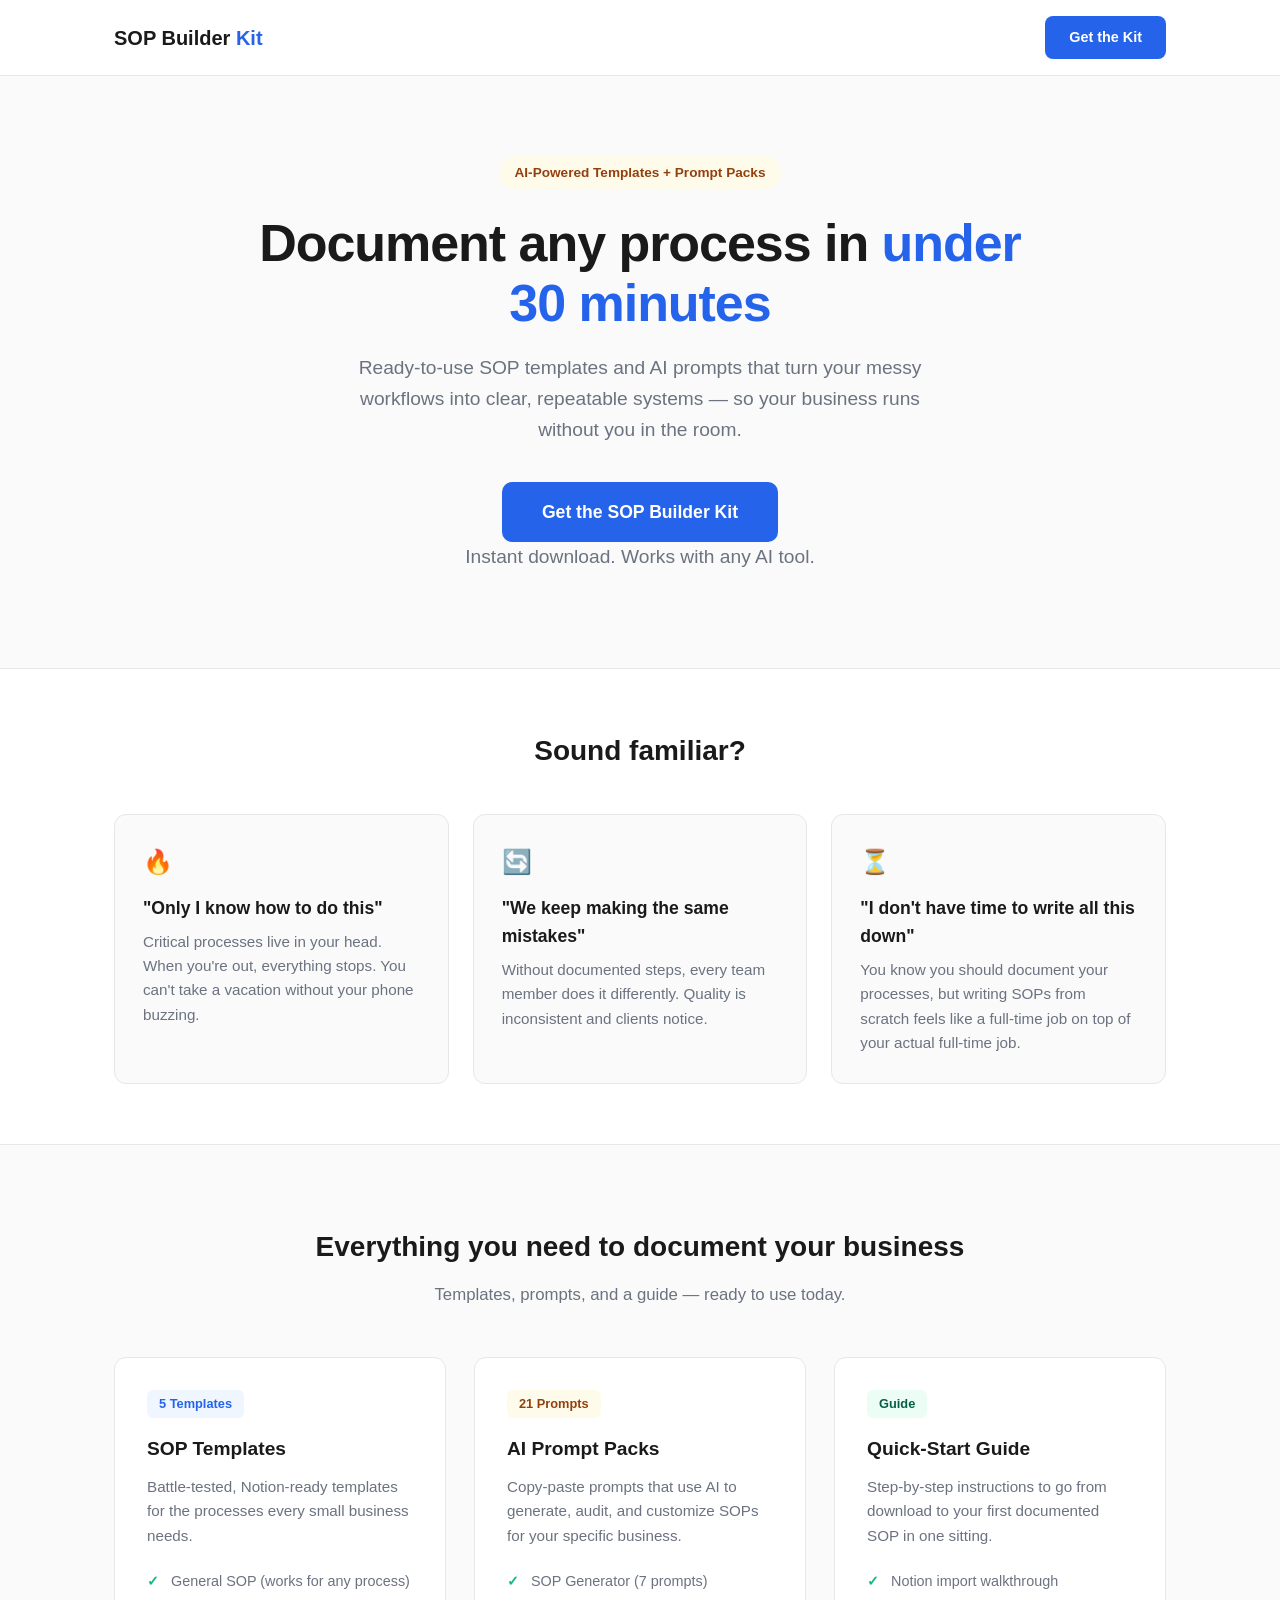
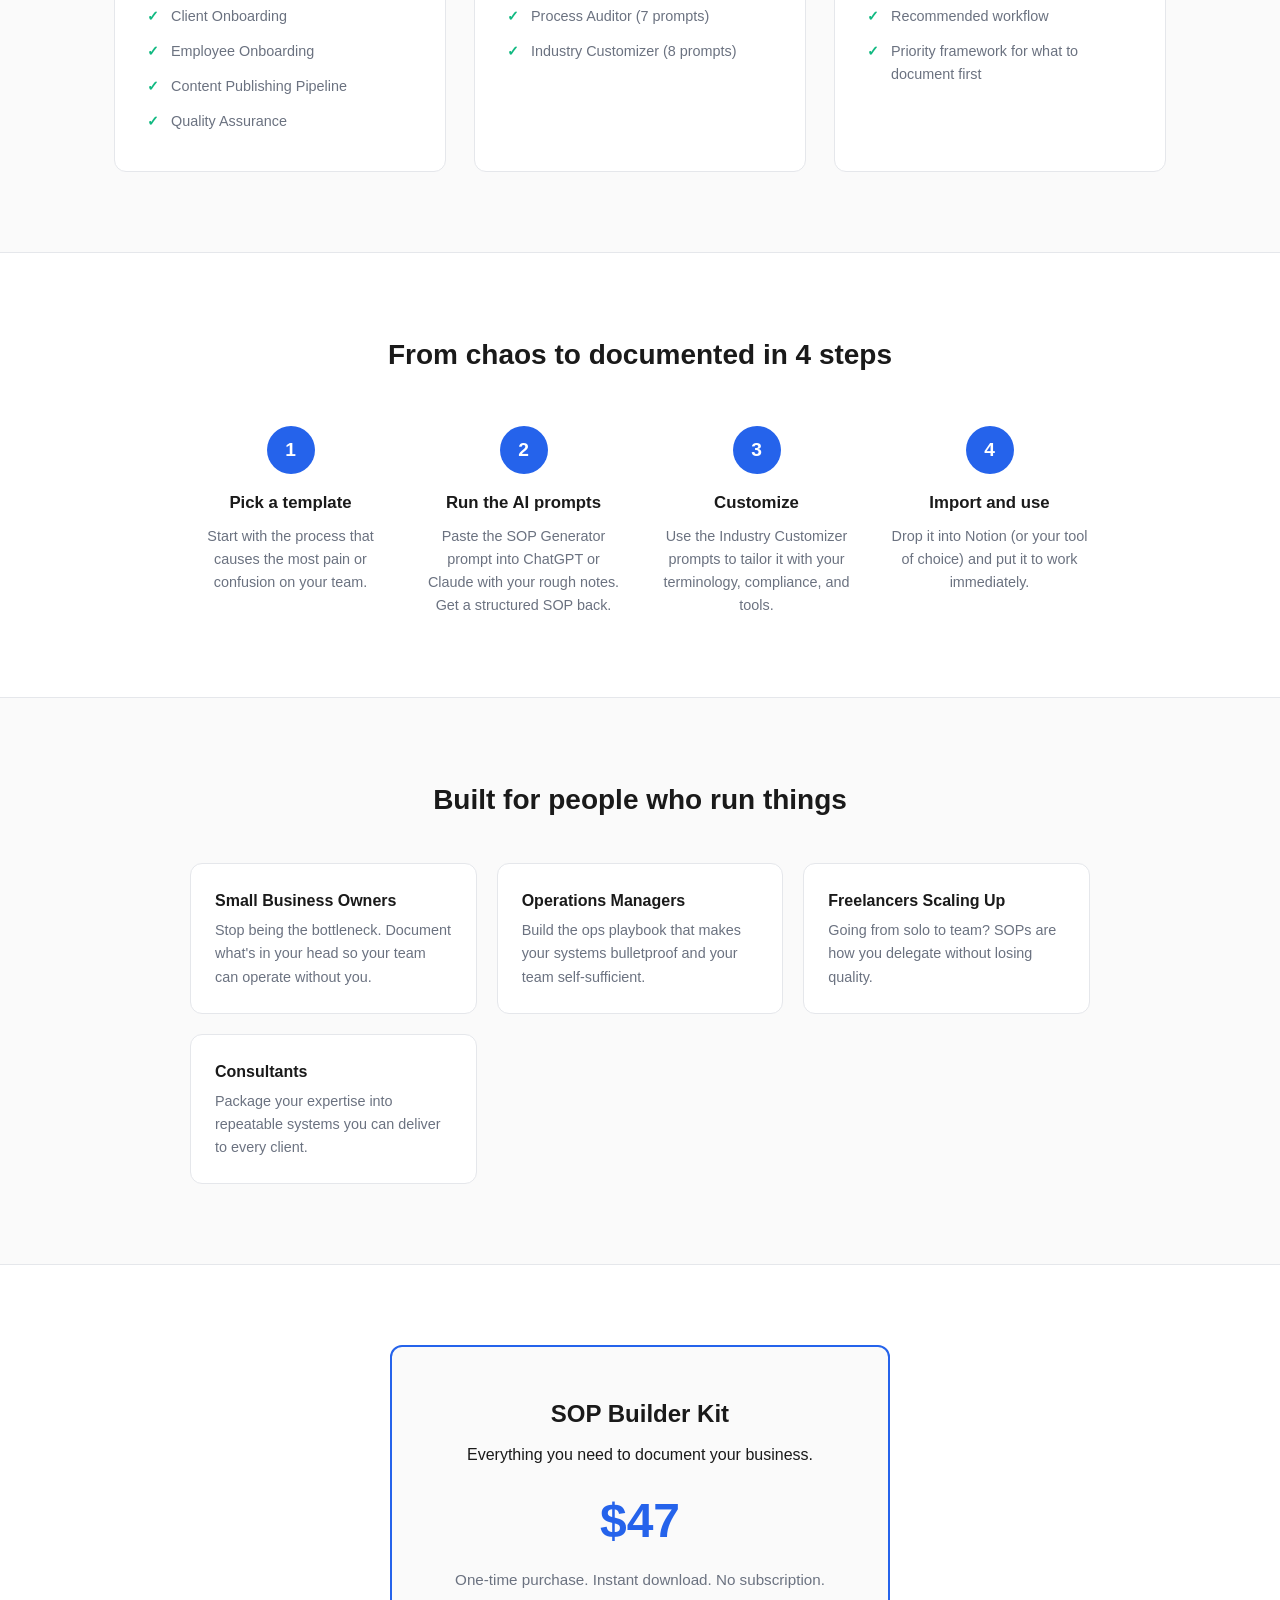
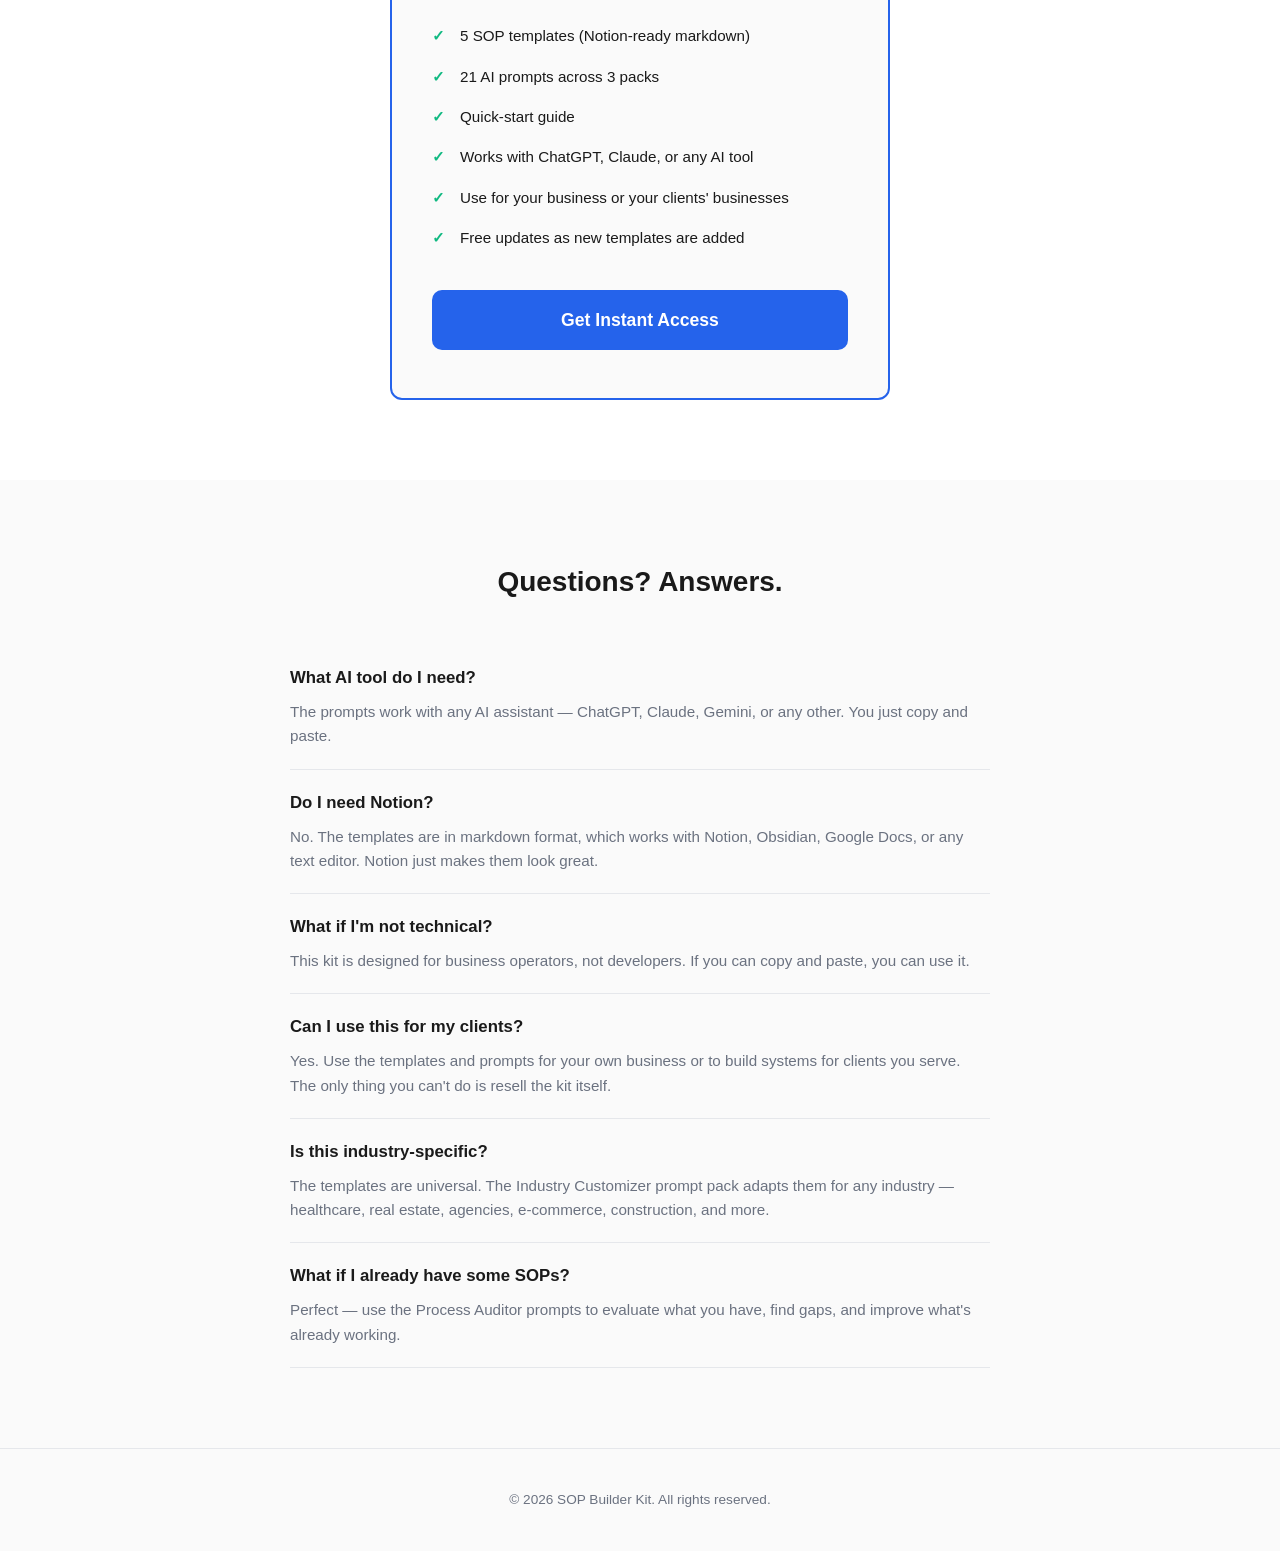
==== landing-page/index.html @ e80ffe55 "feat: scaffold complete SOP Builder Kit product - 5 SOP templates: general, client onboarding, emplo" ====
<!DOCTYPE html>
<html lang="en">
<head>
  <meta charset="UTF-8">
  <meta name="viewport" content="width=device-width, initial-scale=1.0">
  <title>SOP Builder Kit — AI-Powered SOPs for Small Businesses</title>
  <meta name="description" content="Turn messy, undocumented processes into clear, repeatable SOPs in under 30 minutes. Templates, AI prompts, and systems for small business owners.">
  <link rel="stylesheet" href="styles.css">
</head>
<body>

  <header>
    <div class="container">
      <a href="#" class="logo">SOP Builder <span>Kit</span></a>
      <a href="#pricing" class="nav-cta">Get the Kit</a>
    </div>
  </header>

  <section class="hero">
    <div class="container">
      <div class="hero-badge">AI-Powered Templates + Prompt Packs</div>
      <h1>Document any process in <span class="highlight">under 30 minutes</span></h1>
      <p>Ready-to-use SOP templates and AI prompts that turn your messy workflows into clear, repeatable systems — so your business runs without you in the room.</p>
      <a href="#pricing" class="hero-cta">Get the SOP Builder Kit</a>
      <p class="hero-sub">Instant download. Works with any AI tool.</p>
    </div>
  </section>

  <section class="problem">
    <div class="container">
      <h2>Sound familiar?</h2>
      <div class="problem-grid">
        <div class="problem-card">
          <div class="icon">&#x1F525;</div>
          <h3>"Only I know how to do this"</h3>
          <p>Critical processes live in your head. When you're out, everything stops. You can't take a vacation without your phone buzzing.</p>
        </div>
        <div class="problem-card">
          <div class="icon">&#x1F504;</div>
          <h3>"We keep making the same mistakes"</h3>
          <p>Without documented steps, every team member does it differently. Quality is inconsistent and clients notice.</p>
        </div>
        <div class="problem-card">
          <div class="icon">&#x23F3;</div>
          <h3>"I don't have time to write all this down"</h3>
          <p>You know you should document your processes, but writing SOPs from scratch feels like a full-time job on top of your actual full-time job.</p>
        </div>
      </div>
    </div>
  </section>

  <section class="whats-inside">
    <div class="container">
      <h2>Everything you need to document your business</h2>
      <p class="subtitle">Templates, prompts, and a guide — ready to use today.</p>
      <div class="product-grid">
        <div class="product-card">
          <span class="tag tag-templates">5 Templates</span>
          <h3>SOP Templates</h3>
          <p>Battle-tested, Notion-ready templates for the processes every small business needs.</p>
          <ul>
            <li>General SOP (works for any process)</li>
            <li>Client Onboarding</li>
            <li>Employee Onboarding</li>
            <li>Content Publishing Pipeline</li>
            <li>Quality Assurance</li>
          </ul>
        </div>
        <div class="product-card">
          <span class="tag tag-prompts">21 Prompts</span>
          <h3>AI Prompt Packs</h3>
          <p>Copy-paste prompts that use AI to generate, audit, and customize SOPs for your specific business.</p>
          <ul>
            <li>SOP Generator (7 prompts)</li>
            <li>Process Auditor (7 prompts)</li>
            <li>Industry Customizer (8 prompts)</li>
          </ul>
        </div>
        <div class="product-card">
          <span class="tag tag-guide">Guide</span>
          <h3>Quick-Start Guide</h3>
          <p>Step-by-step instructions to go from download to your first documented SOP in one sitting.</p>
          <ul>
            <li>Notion import walkthrough</li>
            <li>Recommended workflow</li>
            <li>Priority framework for what to document first</li>
          </ul>
        </div>
      </div>
    </div>
  </section>

  <section class="how-it-works">
    <div class="container">
      <h2>From chaos to documented in 4 steps</h2>
      <div class="steps">
        <div class="step">
          <div class="step-number">1</div>
          <h3>Pick a template</h3>
          <p>Start with the process that causes the most pain or confusion on your team.</p>
        </div>
        <div class="step">
          <div class="step-number">2</div>
          <h3>Run the AI prompts</h3>
          <p>Paste the SOP Generator prompt into ChatGPT or Claude with your rough notes. Get a structured SOP back.</p>
        </div>
        <div class="step">
          <div class="step-number">3</div>
          <h3>Customize</h3>
          <p>Use the Industry Customizer prompts to tailor it with your terminology, compliance, and tools.</p>
        </div>
        <div class="step">
          <div class="step-number">4</div>
          <h3>Import and use</h3>
          <p>Drop it into Notion (or your tool of choice) and put it to work immediately.</p>
        </div>
      </div>
    </div>
  </section>

  <section class="audience">
    <div class="container">
      <h2>Built for people who run things</h2>
      <div class="audience-grid">
        <div class="audience-item">
          <h3>Small Business Owners</h3>
          <p>Stop being the bottleneck. Document what's in your head so your team can operate without you.</p>
        </div>
        <div class="audience-item">
          <h3>Operations Managers</h3>
          <p>Build the ops playbook that makes your systems bulletproof and your team self-sufficient.</p>
        </div>
        <div class="audience-item">
          <h3>Freelancers Scaling Up</h3>
          <p>Going from solo to team? SOPs are how you delegate without losing quality.</p>
        </div>
        <div class="audience-item">
          <h3>Consultants</h3>
          <p>Package your expertise into repeatable systems you can deliver to every client.</p>
        </div>
      </div>
    </div>
  </section>

  <section class="pricing" id="pricing">
    <div class="container">
      <div class="pricing-card">
        <h2>SOP Builder Kit</h2>
        <p>Everything you need to document your business.</p>
        <div class="price">$47</div>
        <p class="price-note">One-time purchase. Instant download. No subscription.</p>
        <ul>
          <li>5 SOP templates (Notion-ready markdown)</li>
          <li>21 AI prompts across 3 packs</li>
          <li>Quick-start guide</li>
          <li>Works with ChatGPT, Claude, or any AI tool</li>
          <li>Use for your business or your clients' businesses</li>
          <li>Free updates as new templates are added</li>
        </ul>
        <a href="#" class="pricing-cta">Get Instant Access</a>
      </div>
    </div>
  </section>

  <section class="faq">
    <div class="container">
      <h2>Questions? Answers.</h2>
      <div class="faq-list">
        <div class="faq-item">
          <h3>What AI tool do I need?</h3>
          <p>The prompts work with any AI assistant — ChatGPT, Claude, Gemini, or any other. You just copy and paste.</p>
        </div>
        <div class="faq-item">
          <h3>Do I need Notion?</h3>
          <p>No. The templates are in markdown format, which works with Notion, Obsidian, Google Docs, or any text editor. Notion just makes them look great.</p>
        </div>
        <div class="faq-item">
          <h3>What if I'm not technical?</h3>
          <p>This kit is designed for business operators, not developers. If you can copy and paste, you can use it.</p>
        </div>
        <div class="faq-item">
          <h3>Can I use this for my clients?</h3>
          <p>Yes. Use the templates and prompts for your own business or to build systems for clients you serve. The only thing you can't do is resell the kit itself.</p>
        </div>
        <div class="faq-item">
          <h3>Is this industry-specific?</h3>
          <p>The templates are universal. The Industry Customizer prompt pack adapts them for any industry — healthcare, real estate, agencies, e-commerce, construction, and more.</p>
        </div>
        <div class="faq-item">
          <h3>What if I already have some SOPs?</h3>
          <p>Perfect — use the Process Auditor prompts to evaluate what you have, find gaps, and improve what's already working.</p>
        </div>
      </div>
    </div>
  </section>

  <footer>
    <div class="container">
      <p>&copy; 2026 SOP Builder Kit. All rights reserved.</p>
    </div>
  </footer>

</body>
</html>
---- landing-page/styles.css ----
:root {
  --color-bg: #fafafa;
  --color-surface: #ffffff;
  --color-text: #1a1a1a;
  --color-text-muted: #6b7280;
  --color-primary: #2563eb;
  --color-primary-hover: #1d4ed8;
  --color-primary-light: #eff6ff;
  --color-accent: #f59e0b;
  --color-accent-light: #fffbeb;
  --color-border: #e5e7eb;
  --color-success: #10b981;
  --font-sans: -apple-system, BlinkMacSystemFont, 'Segoe UI', Roboto, sans-serif;
  --font-mono: 'SF Mono', 'Fira Code', monospace;
  --max-width: 1100px;
  --radius: 12px;
}

* {
  margin: 0;
  padding: 0;
  box-sizing: border-box;
}

body {
  font-family: var(--font-sans);
  color: var(--color-text);
  background: var(--color-bg);
  line-height: 1.6;
  -webkit-font-smoothing: antialiased;
}

.container {
  max-width: var(--max-width);
  margin: 0 auto;
  padding: 0 24px;
}

/* Header */
header {
  padding: 16px 0;
  border-bottom: 1px solid var(--color-border);
  background: var(--color-surface);
}

header .container {
  display: flex;
  justify-content: space-between;
  align-items: center;
}

.logo {
  font-size: 1.25rem;
  font-weight: 700;
  color: var(--color-text);
  text-decoration: none;
}

.logo span {
  color: var(--color-primary);
}

.nav-cta {
  background: var(--color-primary);
  color: white;
  padding: 10px 24px;
  border-radius: 8px;
  text-decoration: none;
  font-weight: 600;
  font-size: 0.9rem;
  transition: background 0.2s;
}

.nav-cta:hover {
  background: var(--color-primary-hover);
}

/* Hero */
.hero {
  padding: 80px 0 60px;
  text-align: center;
}

.hero-badge {
  display: inline-block;
  background: var(--color-accent-light);
  color: #92400e;
  padding: 6px 16px;
  border-radius: 100px;
  font-size: 0.85rem;
  font-weight: 600;
  margin-bottom: 24px;
}

.hero h1 {
  font-size: clamp(2rem, 5vw, 3.25rem);
  font-weight: 800;
  line-height: 1.15;
  max-width: 800px;
  margin: 0 auto 20px;
  letter-spacing: -0.02em;
}

.hero h1 .highlight {
  color: var(--color-primary);
}

.hero p {
  font-size: 1.2rem;
  color: var(--color-text-muted);
  max-width: 600px;
  margin: 0 auto 36px;
}

.hero-cta {
  display: inline-block;
  background: var(--color-primary);
  color: white;
  padding: 16px 40px;
  border-radius: 10px;
  text-decoration: none;
  font-weight: 700;
  font-size: 1.1rem;
  transition: background 0.2s, transform 0.1s;
}

.hero-cta:hover {
  background: var(--color-primary-hover);
  transform: translateY(-1px);
}

.hero-sub {
  margin-top: 12px;
  font-size: 0.9rem;
  color: var(--color-text-muted);
}

/* Problem Section */
.problem {
  padding: 60px 0;
  background: var(--color-surface);
  border-top: 1px solid var(--color-border);
  border-bottom: 1px solid var(--color-border);
}

.problem h2 {
  font-size: 1.75rem;
  font-weight: 700;
  text-align: center;
  margin-bottom: 40px;
}

.problem-grid {
  display: grid;
  grid-template-columns: repeat(auto-fit, minmax(280px, 1fr));
  gap: 24px;
}

.problem-card {
  padding: 28px;
  background: var(--color-bg);
  border-radius: var(--radius);
  border: 1px solid var(--color-border);
}

.problem-card .icon {
  font-size: 1.5rem;
  margin-bottom: 12px;
}

.problem-card h3 {
  font-size: 1.1rem;
  font-weight: 700;
  margin-bottom: 8px;
}

.problem-card p {
  color: var(--color-text-muted);
  font-size: 0.95rem;
}

/* What's Inside */
.whats-inside {
  padding: 80px 0;
}

.whats-inside h2 {
  font-size: 1.75rem;
  font-weight: 700;
  text-align: center;
  margin-bottom: 12px;
}

.whats-inside .subtitle {
  text-align: center;
  color: var(--color-text-muted);
  margin-bottom: 48px;
  font-size: 1.05rem;
}

.product-grid {
  display: grid;
  grid-template-columns: repeat(auto-fit, minmax(320px, 1fr));
  gap: 28px;
}

.product-card {
  padding: 32px;
  background: var(--color-surface);
  border-radius: var(--radius);
  border: 1px solid var(--color-border);
  transition: box-shadow 0.2s;
}

.product-card:hover {
  box-shadow: 0 4px 20px rgba(0, 0, 0, 0.06);
}

.product-card .tag {
  display: inline-block;
  padding: 4px 12px;
  border-radius: 6px;
  font-size: 0.8rem;
  font-weight: 600;
  margin-bottom: 16px;
}

.tag-templates {
  background: var(--color-primary-light);
  color: var(--color-primary);
}

.tag-prompts {
  background: var(--color-accent-light);
  color: #92400e;
}

.tag-guide {
  background: #ecfdf5;
  color: #065f46;
}

.product-card h3 {
  font-size: 1.2rem;
  font-weight: 700;
  margin-bottom: 10px;
}

.product-card p {
  color: var(--color-text-muted);
  font-size: 0.95rem;
  margin-bottom: 16px;
}

.product-card ul {
  list-style: none;
  padding: 0;
}

.product-card ul li {
  padding: 6px 0;
  padding-left: 24px;
  position: relative;
  color: var(--color-text-muted);
  font-size: 0.9rem;
}

.product-card ul li::before {
  content: "\2713";
  position: absolute;
  left: 0;
  color: var(--color-success);
  font-weight: 700;
}

/* How It Works */
.how-it-works {
  padding: 80px 0;
  background: var(--color-surface);
  border-top: 1px solid var(--color-border);
  border-bottom: 1px solid var(--color-border);
}

.how-it-works h2 {
  font-size: 1.75rem;
  font-weight: 700;
  text-align: center;
  margin-bottom: 48px;
}

.steps {
  display: grid;
  grid-template-columns: repeat(auto-fit, minmax(200px, 1fr));
  gap: 32px;
  max-width: 900px;
  margin: 0 auto;
}

.step {
  text-align: center;
}

.step-number {
  width: 48px;
  height: 48px;
  background: var(--color-primary);
  color: white;
  border-radius: 50%;
  display: inline-flex;
  align-items: center;
  justify-content: center;
  font-size: 1.2rem;
  font-weight: 700;
  margin-bottom: 16px;
}

.step h3 {
  font-size: 1.05rem;
  font-weight: 700;
  margin-bottom: 8px;
}

.step p {
  color: var(--color-text-muted);
  font-size: 0.9rem;
}

/* Who It's For */
.audience {
  padding: 80px 0;
}

.audience h2 {
  font-size: 1.75rem;
  font-weight: 700;
  text-align: center;
  margin-bottom: 40px;
}

.audience-grid {
  display: grid;
  grid-template-columns: repeat(auto-fit, minmax(240px, 1fr));
  gap: 20px;
  max-width: 900px;
  margin: 0 auto;
}

.audience-item {
  padding: 24px;
  background: var(--color-surface);
  border-radius: var(--radius);
  border: 1px solid var(--color-border);
}

.audience-item h3 {
  font-size: 1rem;
  font-weight: 700;
  margin-bottom: 6px;
}

.audience-item p {
  color: var(--color-text-muted);
  font-size: 0.9rem;
}

/* Pricing / CTA */
.pricing {
  padding: 80px 0;
  background: var(--color-surface);
  border-top: 1px solid var(--color-border);
  text-align: center;
}

.pricing-card {
  max-width: 500px;
  margin: 0 auto;
  padding: 48px 40px;
  background: var(--color-bg);
  border-radius: var(--radius);
  border: 2px solid var(--color-primary);
}

.pricing-card h2 {
  font-size: 1.5rem;
  font-weight: 700;
  margin-bottom: 8px;
}

.pricing-card .price {
  font-size: 3rem;
  font-weight: 800;
  color: var(--color-primary);
  margin: 16px 0 8px;
}

.pricing-card .price-note {
  color: var(--color-text-muted);
  font-size: 0.95rem;
  margin-bottom: 24px;
}

.pricing-card ul {
  list-style: none;
  padding: 0;
  margin-bottom: 32px;
  text-align: left;
}

.pricing-card ul li {
  padding: 8px 0;
  padding-left: 28px;
  position: relative;
  font-size: 0.95rem;
}

.pricing-card ul li::before {
  content: "\2713";
  position: absolute;
  left: 0;
  color: var(--color-success);
  font-weight: 700;
}

.pricing-cta {
  display: inline-block;
  background: var(--color-primary);
  color: white;
  padding: 16px 48px;
  border-radius: 10px;
  text-decoration: none;
  font-weight: 700;
  font-size: 1.1rem;
  transition: background 0.2s, transform 0.1s;
  width: 100%;
}

.pricing-cta:hover {
  background: var(--color-primary-hover);
  transform: translateY(-1px);
}

/* FAQ */
.faq {
  padding: 80px 0;
}

.faq h2 {
  font-size: 1.75rem;
  font-weight: 700;
  text-align: center;
  margin-bottom: 40px;
}

.faq-list {
  max-width: 700px;
  margin: 0 auto;
}

.faq-item {
  border-bottom: 1px solid var(--color-border);
  padding: 20px 0;
}

.faq-item h3 {
  font-size: 1.05rem;
  font-weight: 600;
  margin-bottom: 8px;
}

.faq-item p {
  color: var(--color-text-muted);
  font-size: 0.95rem;
}

/* Footer */
footer {
  padding: 40px 0;
  text-align: center;
  border-top: 1px solid var(--color-border);
  color: var(--color-text-muted);
  font-size: 0.85rem;
}

/* Responsive */
@media (max-width: 768px) {
  .hero {
    padding: 60px 0 40px;
  }

  .hero h1 {
    font-size: 1.75rem;
  }

  .hero p {
    font-size: 1.05rem;
  }

  .steps {
    grid-template-columns: 1fr;
    gap: 24px;
  }

  .product-grid {
    grid-template-columns: 1fr;
  }

  .pricing-card {
    padding: 32px 24px;
  }
}
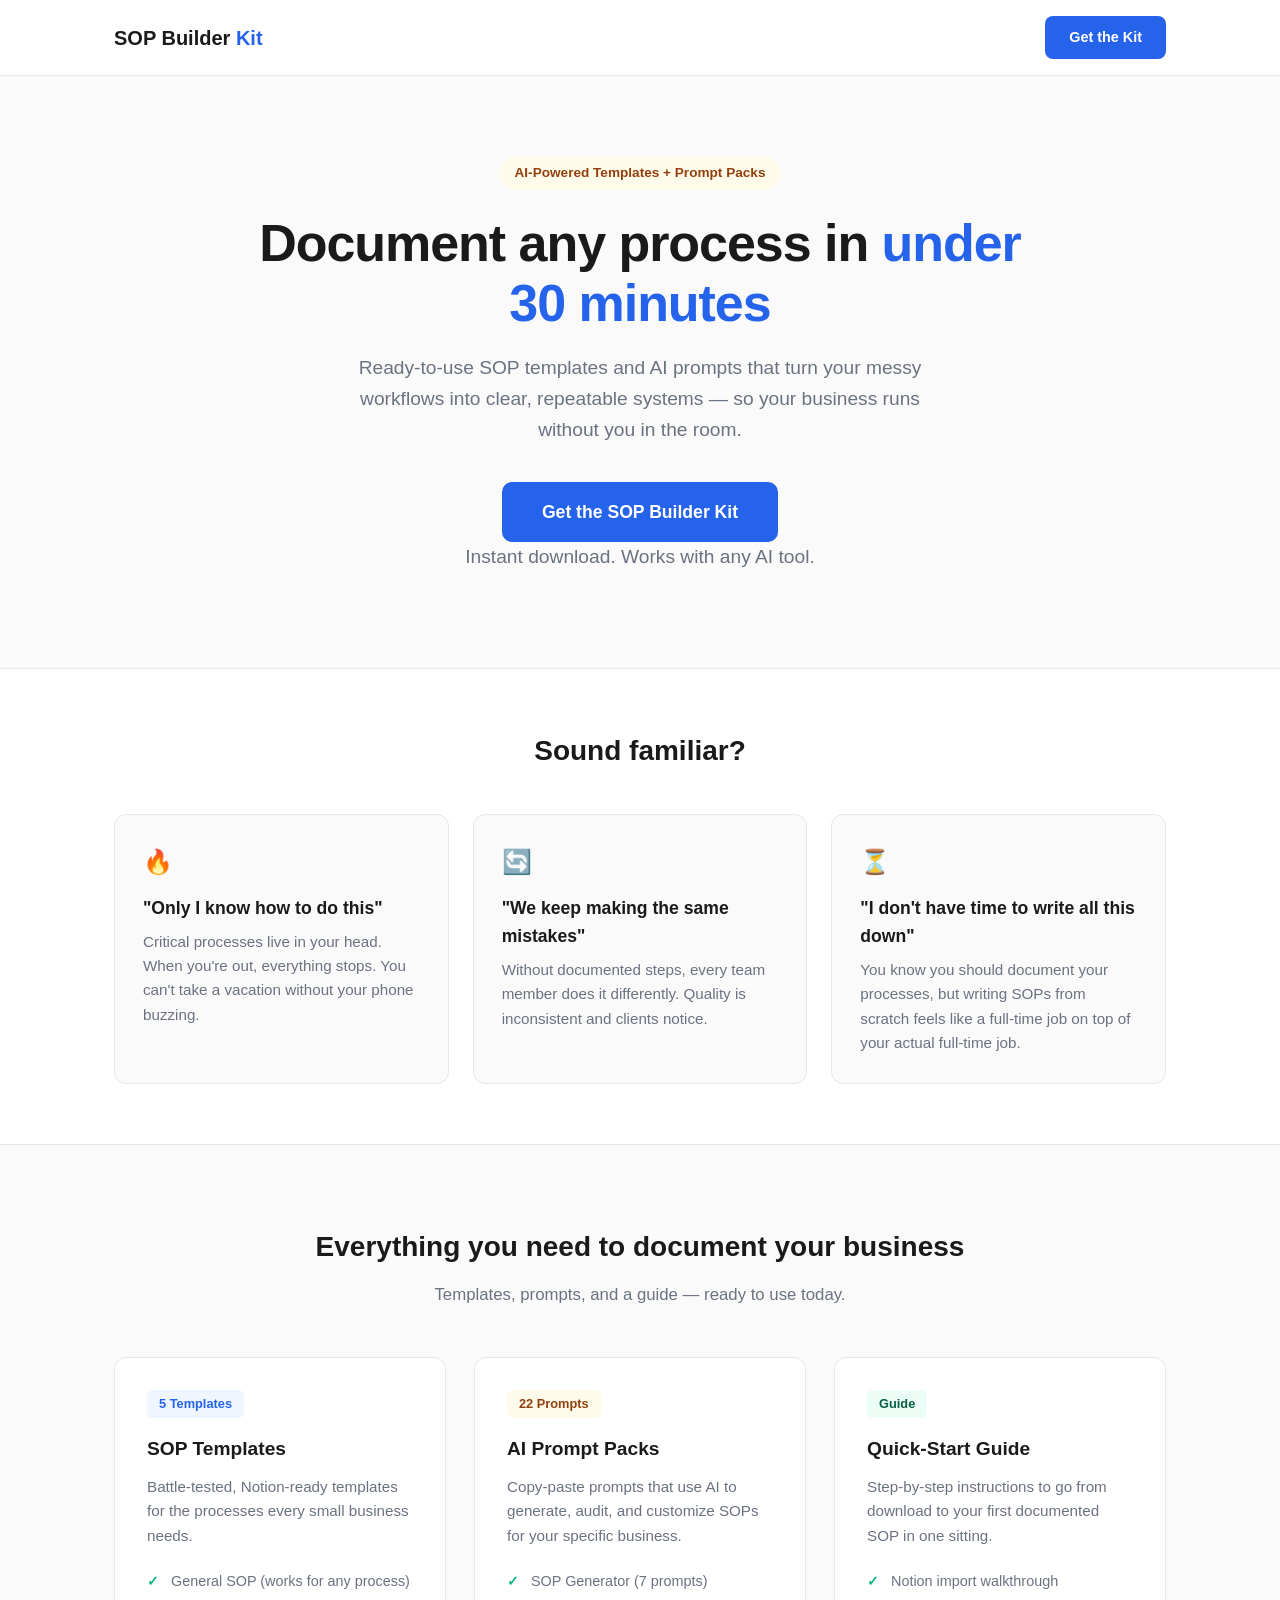
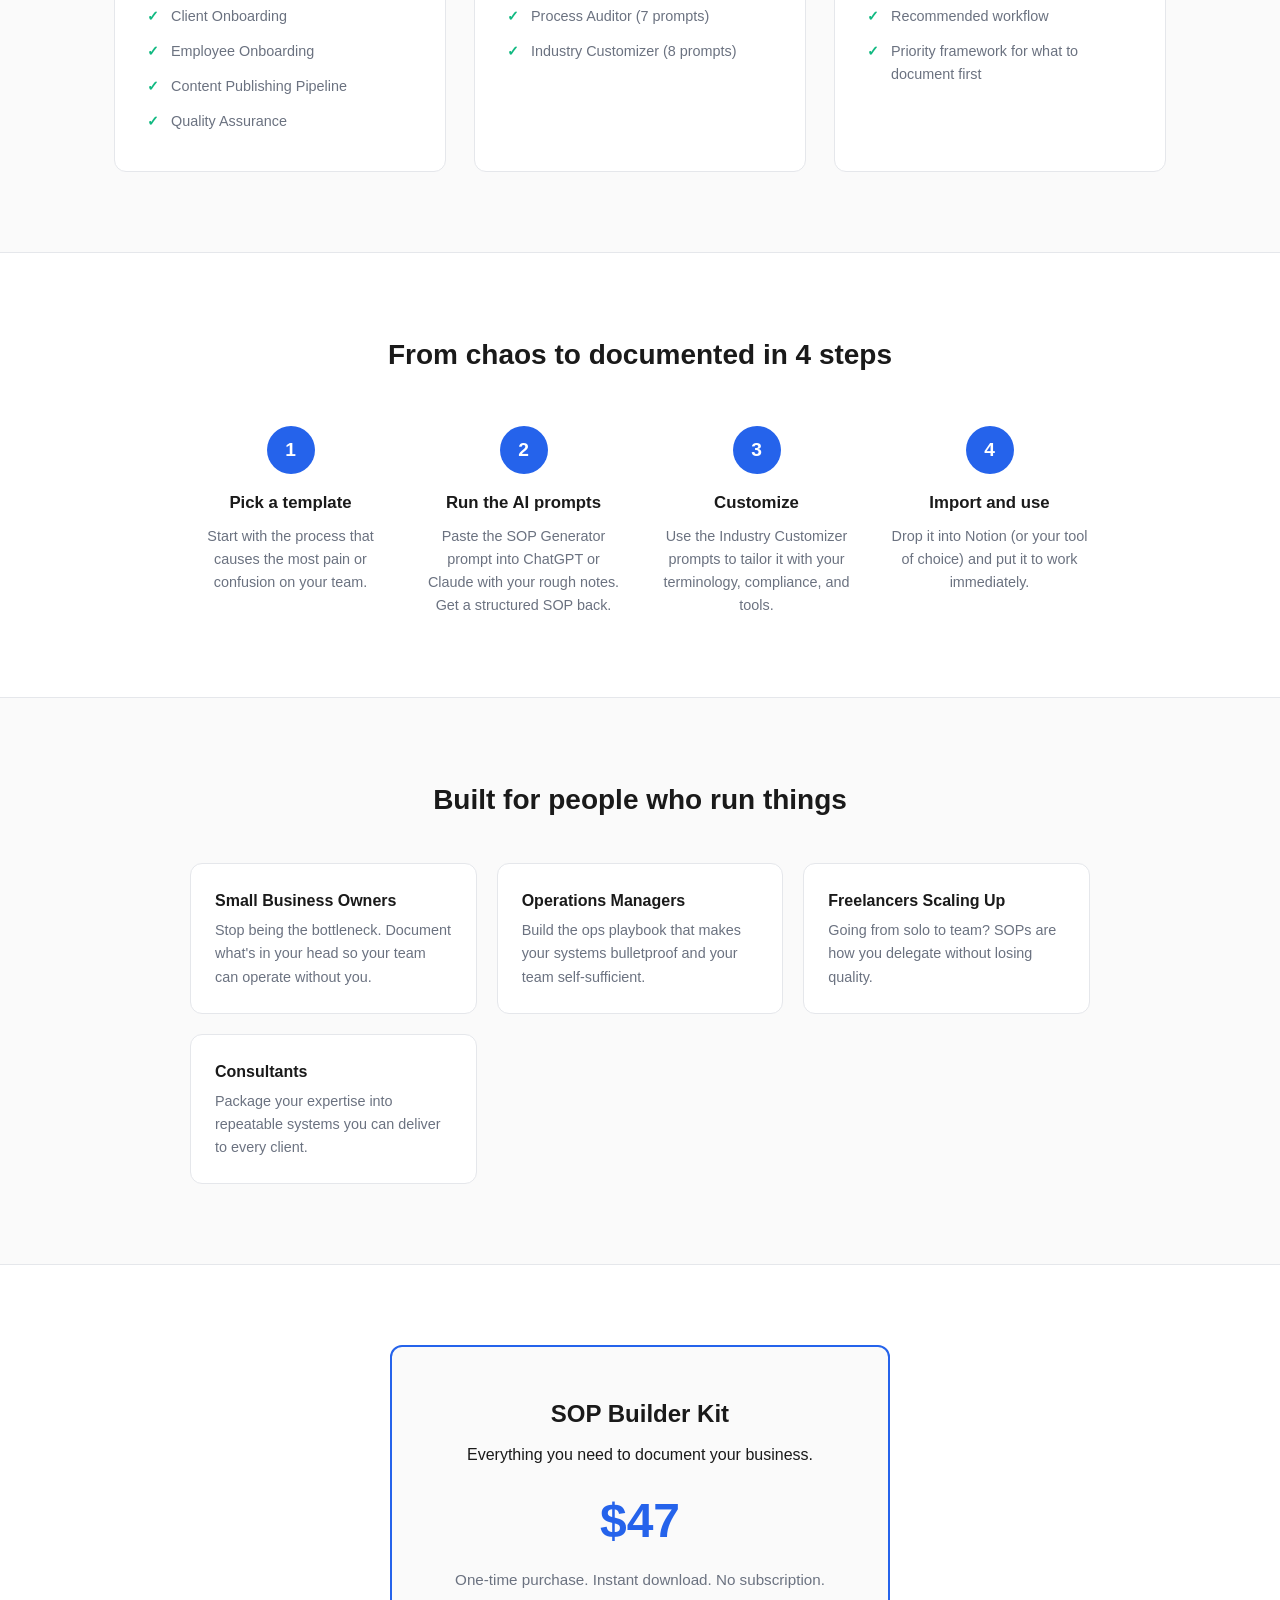
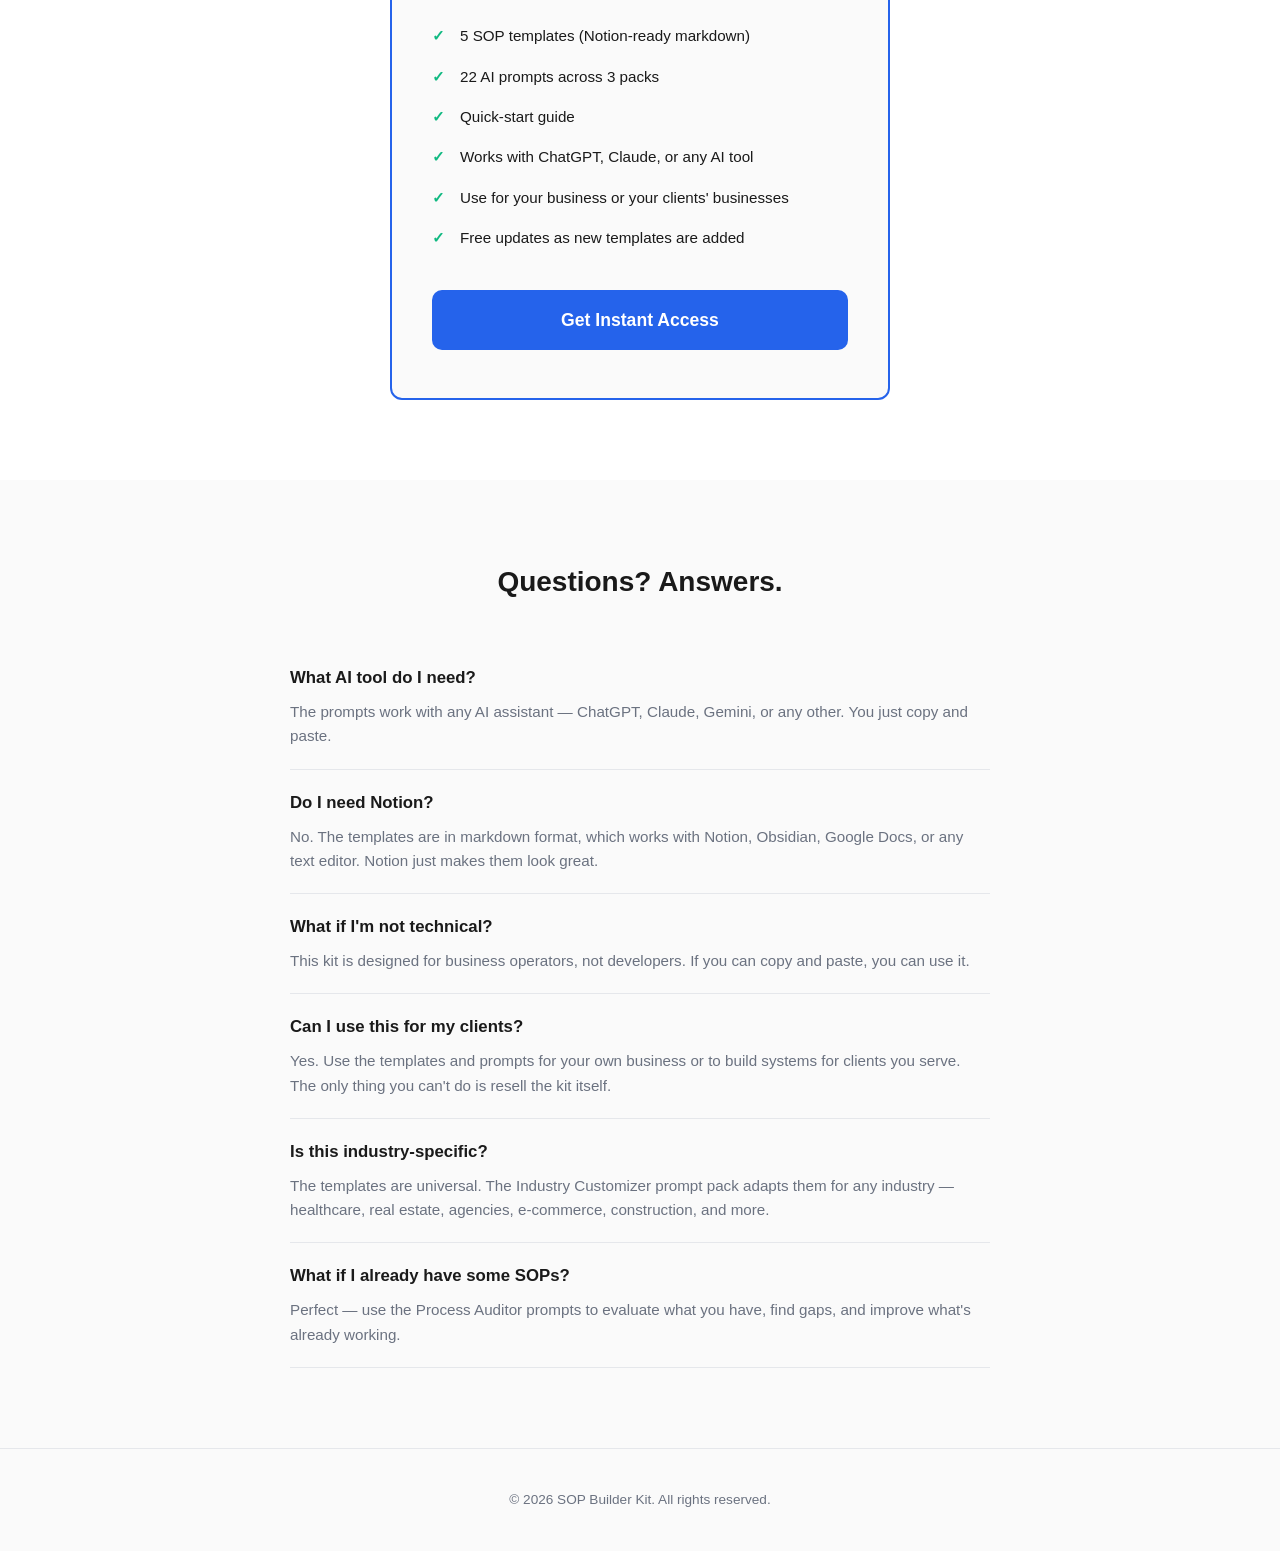
==== commit a0496d51: "Add START-HERE.md and fix prompt count (21 → 22) Co-Authored-By: Claude Opus 4.6 <noreply@anthropic." ====
--- a/landing-page/index.html
+++ b/landing-page/index.html
@@ -12,7 +12,7 @@
   <header>
     <div class="container">
       <a href="#" class="logo">SOP Builder <span>Kit</span></a>
-      <a href="#pricing" class="nav-cta">Get the Kit</a>
+      <a href="https://YOUR-STORE.lemonsqueezy.com/checkout/buy/PRODUCT-ID" class="nav-cta">Get the Kit</a>
     </div>
   </header>
 
@@ -21,7 +21,7 @@
       <div class="hero-badge">AI-Powered Templates + Prompt Packs</div>
       <h1>Document any process in <span class="highlight">under 30 minutes</span></h1>
       <p>Ready-to-use SOP templates and AI prompts that turn your messy workflows into clear, repeatable systems — so your business runs without you in the room.</p>
-      <a href="#pricing" class="hero-cta">Get the SOP Builder Kit</a>
+      <a href="https://YOUR-STORE.lemonsqueezy.com/checkout/buy/PRODUCT-ID" class="hero-cta">Get the SOP Builder Kit</a>
       <p class="hero-sub">Instant download. Works with any AI tool.</p>
     </div>
   </section>
@@ -67,7 +67,7 @@
           </ul>
         </div>
         <div class="product-card">
-          <span class="tag tag-prompts">21 Prompts</span>
+          <span class="tag tag-prompts">22 Prompts</span>
           <h3>AI Prompt Packs</h3>
           <p>Copy-paste prompts that use AI to generate, audit, and customize SOPs for your specific business.</p>
           <ul>
@@ -151,13 +151,13 @@
         <p class="price-note">One-time purchase. Instant download. No subscription.</p>
         <ul>
           <li>5 SOP templates (Notion-ready markdown)</li>
-          <li>21 AI prompts across 3 packs</li>
+          <li>22 AI prompts across 3 packs</li>
           <li>Quick-start guide</li>
           <li>Works with ChatGPT, Claude, or any AI tool</li>
           <li>Use for your business or your clients' businesses</li>
           <li>Free updates as new templates are added</li>
         </ul>
-        <a href="#" class="pricing-cta">Get Instant Access</a>
+        <a href="https://YOUR-STORE.lemonsqueezy.com/checkout/buy/PRODUCT-ID" class="pricing-cta">Get Instant Access</a>
       </div>
     </div>
   </section>
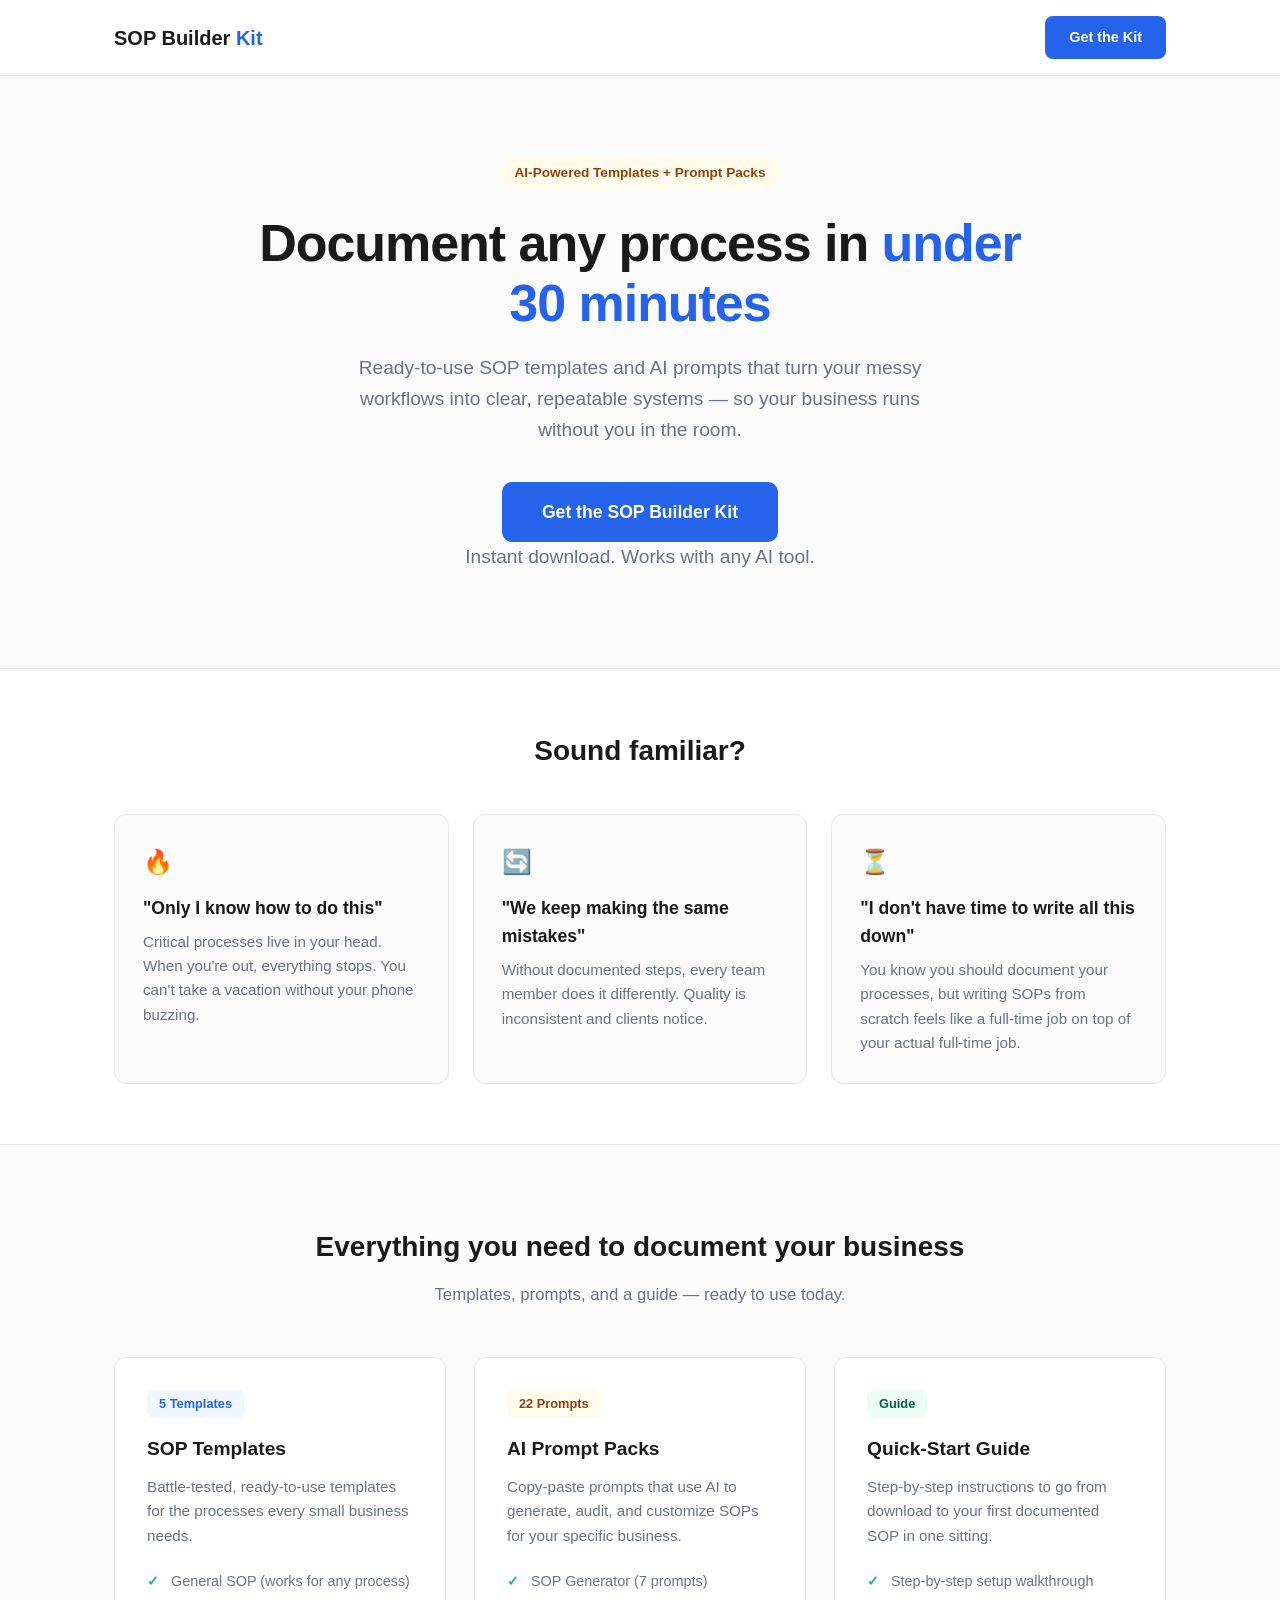
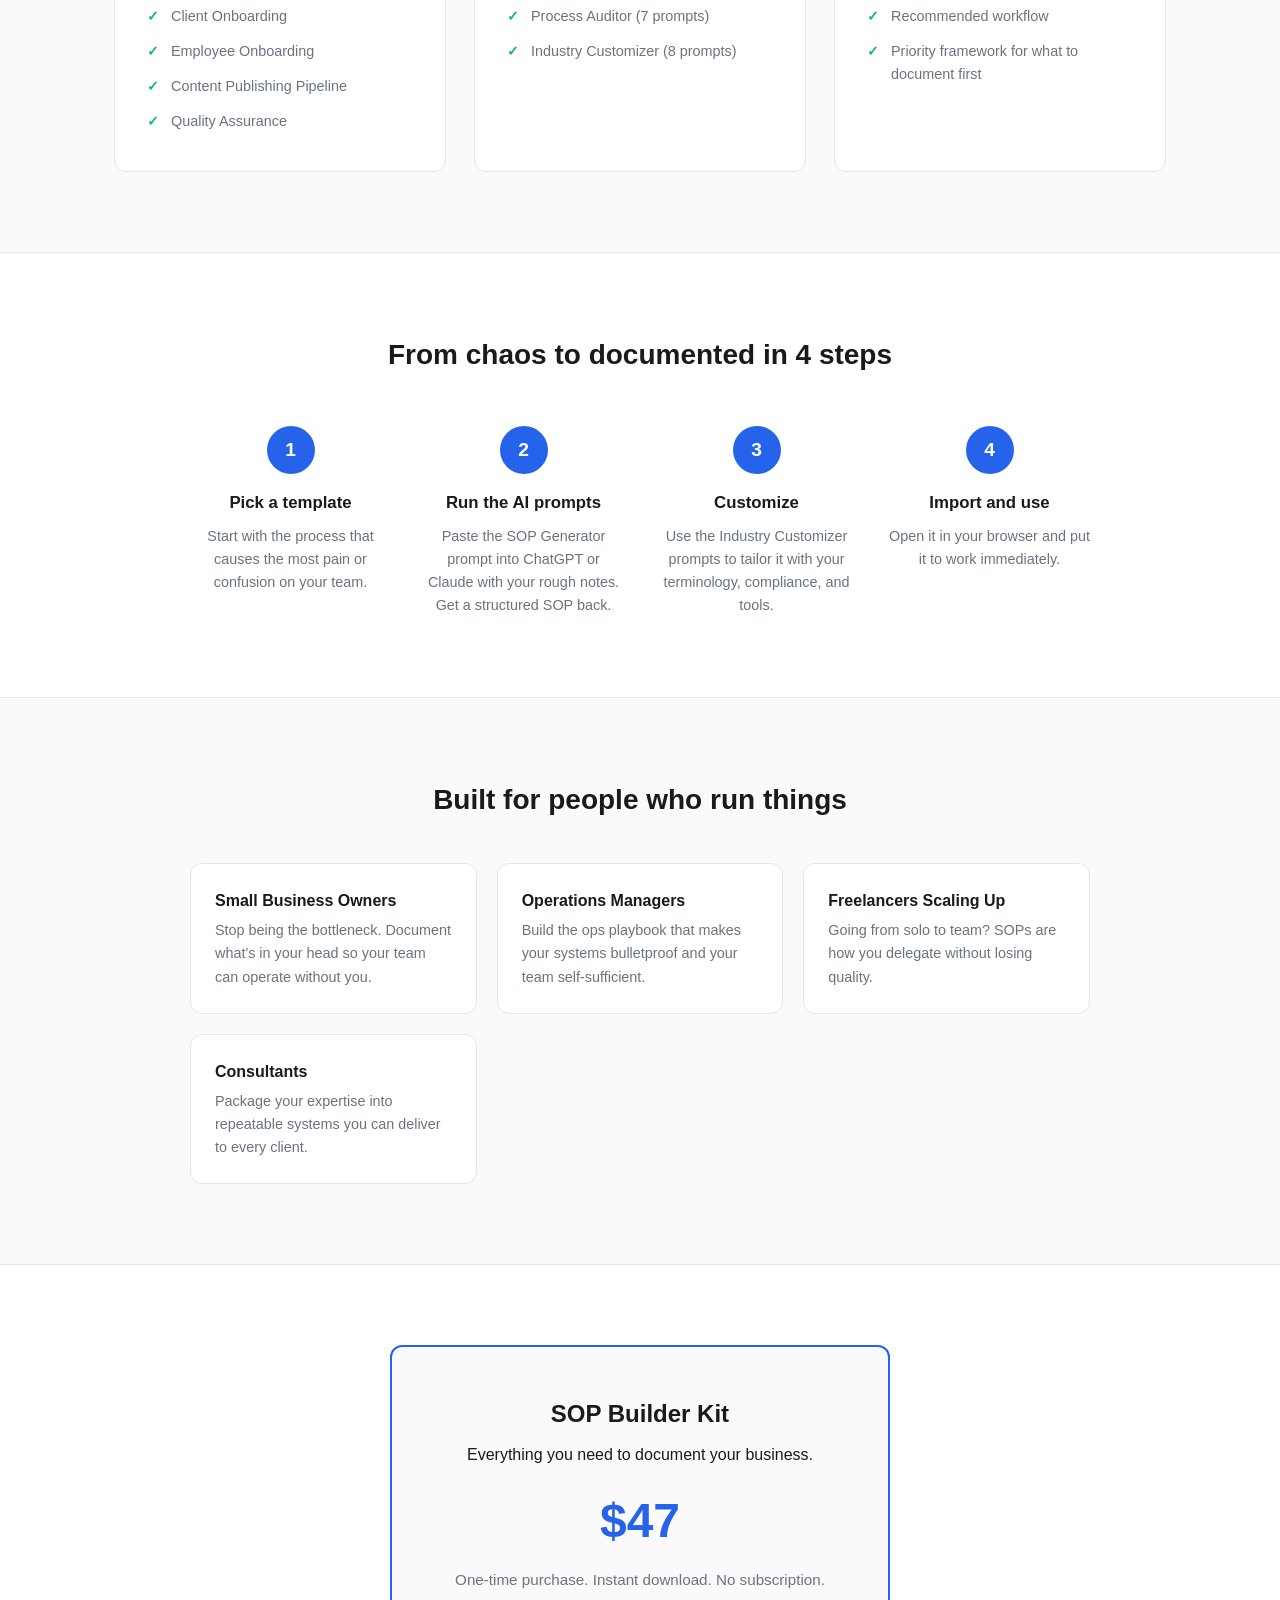
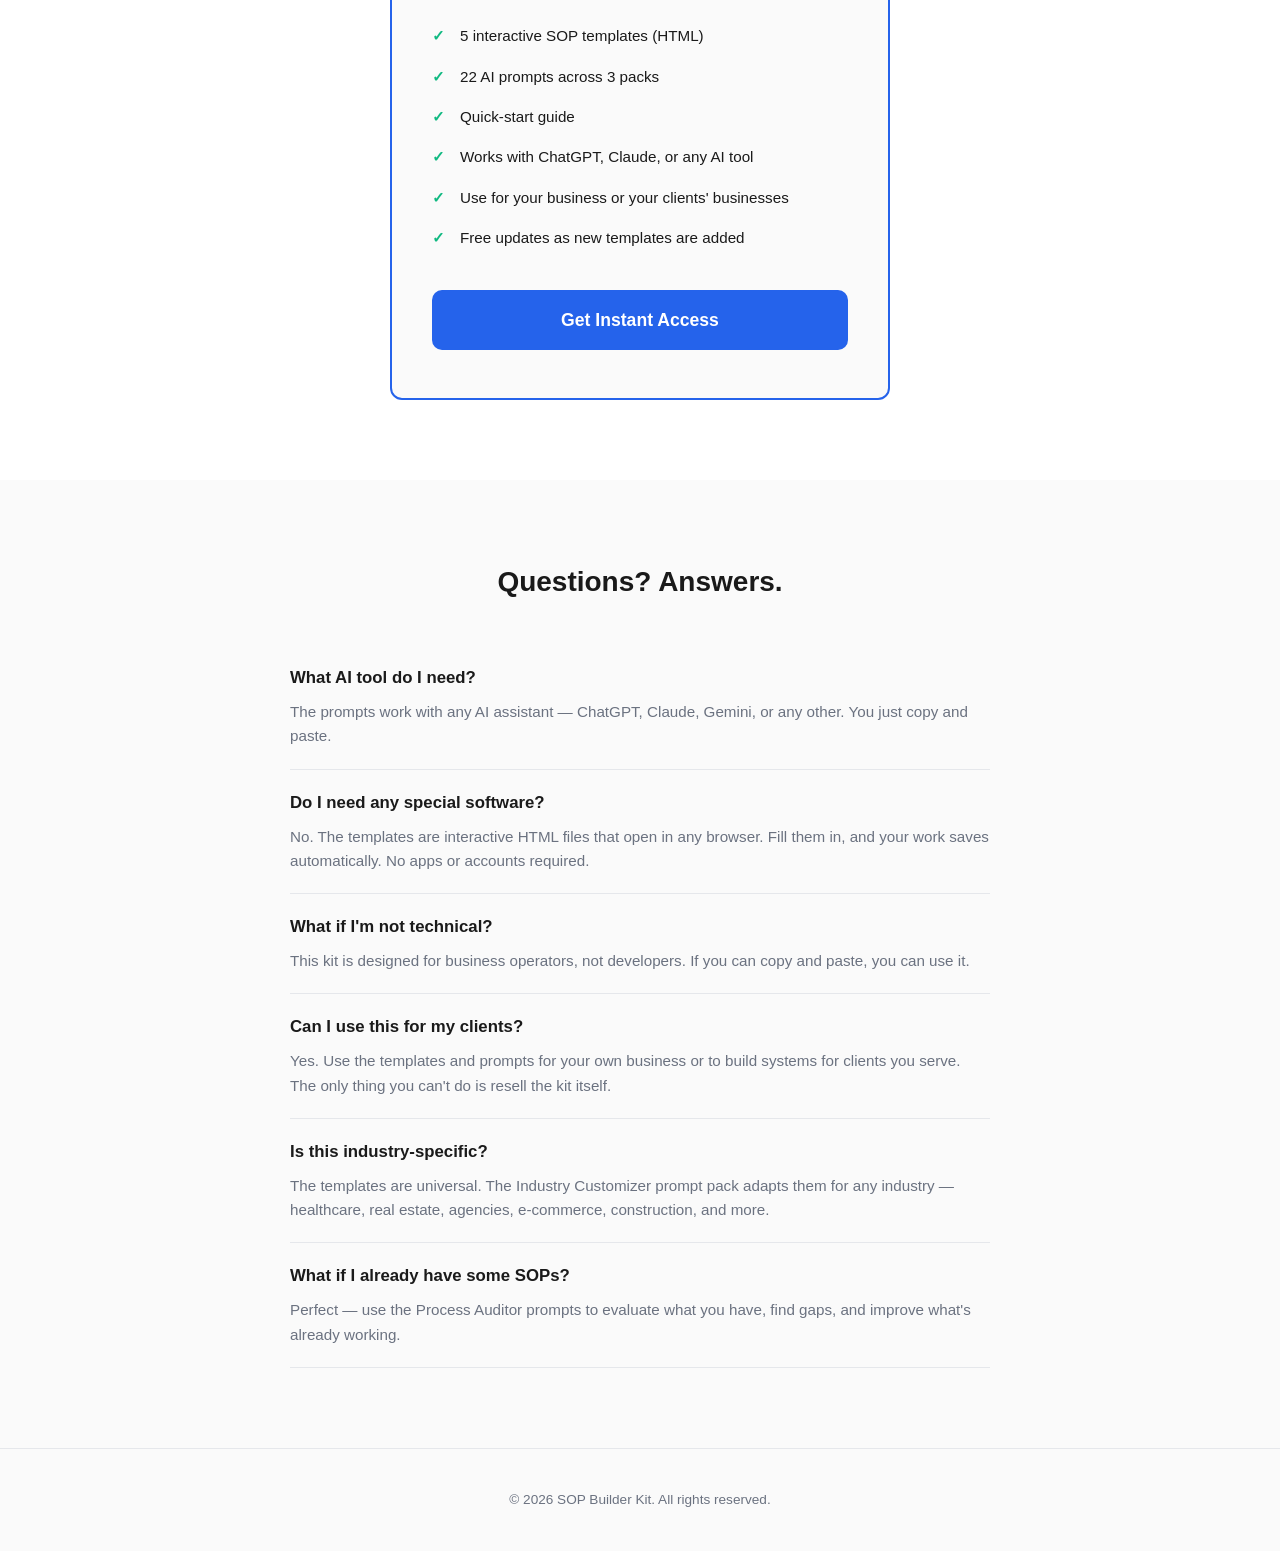
==== commit 65de95be: "Add HTML templates and update all docs to reflect HTML delivery - Converted all markdown templates, " ====
--- a/landing-page/index.html
+++ b/landing-page/index.html
@@ -57,7 +57,7 @@
         <div class="product-card">
           <span class="tag tag-templates">5 Templates</span>
           <h3>SOP Templates</h3>
-          <p>Battle-tested, Notion-ready templates for the processes every small business needs.</p>
+          <p>Battle-tested, ready-to-use templates for the processes every small business needs.</p>
           <ul>
             <li>General SOP (works for any process)</li>
             <li>Client Onboarding</li>
@@ -81,7 +81,7 @@
           <h3>Quick-Start Guide</h3>
           <p>Step-by-step instructions to go from download to your first documented SOP in one sitting.</p>
           <ul>
-            <li>Notion import walkthrough</li>
+            <li>Step-by-step setup walkthrough</li>
             <li>Recommended workflow</li>
             <li>Priority framework for what to document first</li>
           </ul>
@@ -112,7 +112,7 @@
         <div class="step">
           <div class="step-number">4</div>
           <h3>Import and use</h3>
-          <p>Drop it into Notion (or your tool of choice) and put it to work immediately.</p>
+          <p>Open it in your browser and put it to work immediately.</p>
         </div>
       </div>
     </div>
@@ -150,7 +150,7 @@
         <div class="price">$47</div>
         <p class="price-note">One-time purchase. Instant download. No subscription.</p>
         <ul>
-          <li>5 SOP templates (Notion-ready markdown)</li>
+          <li>5 interactive SOP templates (HTML)</li>
           <li>22 AI prompts across 3 packs</li>
           <li>Quick-start guide</li>
           <li>Works with ChatGPT, Claude, or any AI tool</li>
@@ -171,8 +171,8 @@
           <p>The prompts work with any AI assistant — ChatGPT, Claude, Gemini, or any other. You just copy and paste.</p>
         </div>
         <div class="faq-item">
-          <h3>Do I need Notion?</h3>
-          <p>No. The templates are in markdown format, which works with Notion, Obsidian, Google Docs, or any text editor. Notion just makes them look great.</p>
+          <h3>Do I need any special software?</h3>
+          <p>No. The templates are interactive HTML files that open in any browser. Fill them in, and your work saves automatically. No apps or accounts required.</p>
         </div>
         <div class="faq-item">
           <h3>What if I'm not technical?</h3>
